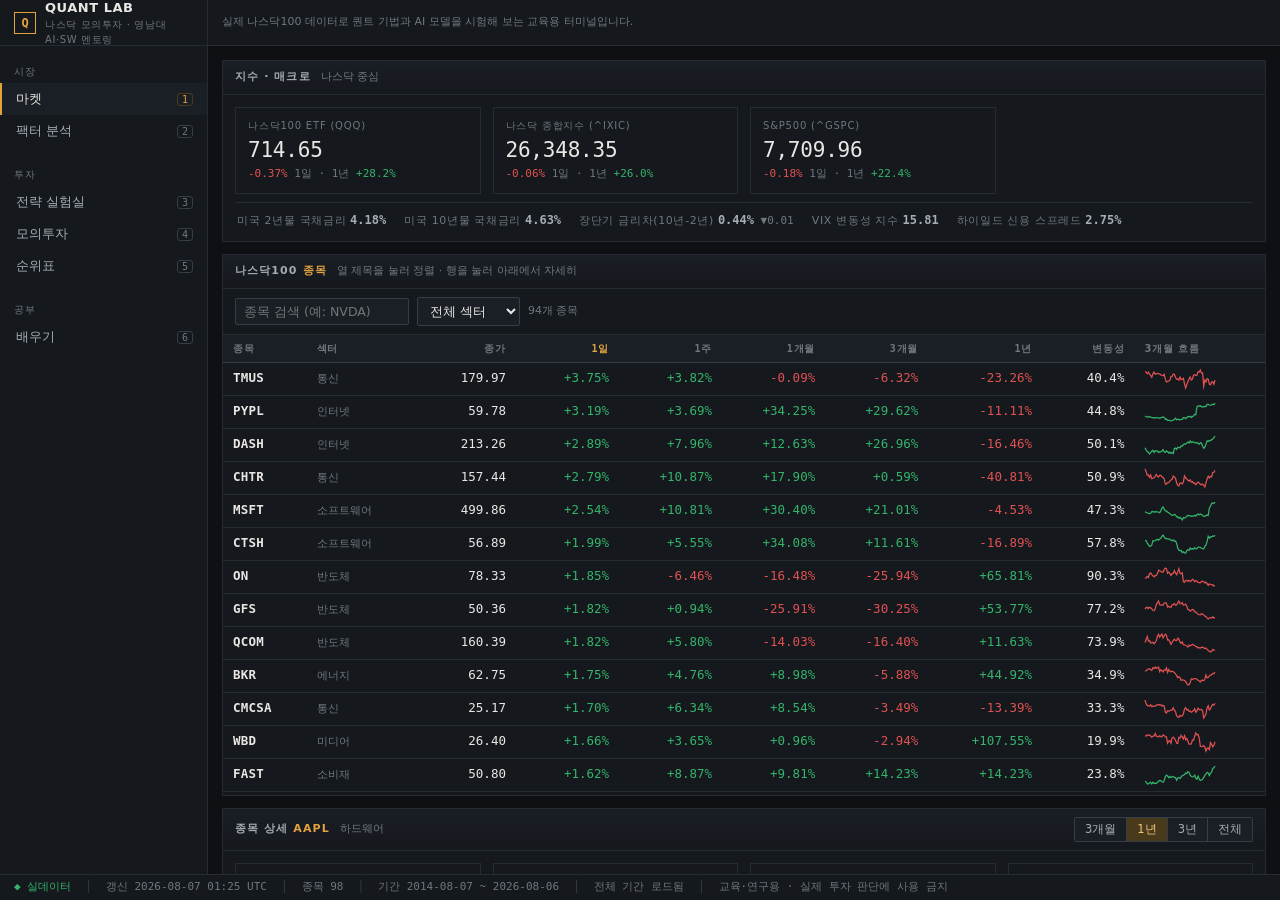
==== docs/index.html @ 2650a324 "팩터 분석실 · 배우기 화면 추가 팩터 분석실 (docs/js/screens/factor.js) 퀀트 리서처가 전략을 만들기 '전에' 하는 일을 그대로 옮겼습니다. - 팩터 9개의" ====
<!DOCTYPE html>
<html lang="ko">
<head>
<meta charset="utf-8">
<meta name="viewport" content="width=device-width, initial-scale=1">
<title>QUANT LAB — 나스닥 퀀트 모의투자</title>
<meta name="description" content="실제 나스닥100 데이터로 퀀트 기법과 AI 모델을 시험하고 모의투자를 해 보는 교육용 터미널. 영남대 SW중심대학사업단 AI·SW 러닝메이트.">
<link rel="icon" href="data:image/svg+xml,<svg xmlns='http://www.w3.org/2000/svg' viewBox='0 0 32 32'><rect width='32' height='32' fill='%230e1013'/><text x='16' y='23' font-size='18' font-family='monospace' fill='%23e0a33e' text-anchor='middle'>Q</text></svg>">
<link rel="stylesheet" href="css/terminal.css">
</head>
<body>

<div class="app">
  <div class="brand-cell">
    <div class="brand-mark">Q</div>
    <div class="brand-name">QUANT LAB
      <small>나스닥 모의투자 · 영남대 AI·SW 멘토링</small>
    </div>
  </div>

  <div class="topbar" id="topbar">
    <span class="tiny">실제 나스닥100 데이터로 퀀트 기법과 AI 모델을 시험해 보는 교육용 터미널입니다.</span>
  </div>

  <nav class="rail">
    <div class="nav-group">
      <div class="nav-label">시장</div>
      <button class="nav-item" data-screen="market">마켓<span class="key">1</span></button>
      <button class="nav-item" data-screen="factor">팩터 분석<span class="key">2</span></button>
    </div>
    <div class="nav-group">
      <div class="nav-label">투자</div>
      <button class="nav-item" data-screen="strategy">전략 실험실<span class="key">3</span></button>
      <button class="nav-item" data-screen="trade">모의투자<span class="key">4</span></button>
      <button class="nav-item" data-screen="rank">순위표<span class="key">5</span></button>
    </div>
    <div class="nav-group">
      <div class="nav-label">공부</div>
      <button class="nav-item" data-screen="learn">배우기<span class="key">6</span></button>
    </div>
  </nav>

  <main class="main" id="main">
    <div id="boot" style="padding:40px 4px">
      <span class="spinner"></span>
      <span class="small" style="margin-left:8px">시장 데이터를 불러오는 중…</span>
    </div>
  </main>

  <div class="statusbar" id="statusbar"></div>
</div>

<script src="js/core/util.js"></script>
<script src="js/core/metrics.js"></script>
<script src="js/core/charts.js"></script>
<script src="js/core/ml.js"></script>
<script src="js/config.js"></script>
<script src="js/data.js"></script>
<script src="js/strategies.js"></script>
<script src="js/ai_strategies.js"></script>
<script src="js/leaderboard.js"></script>
<script src="js/app.js"></script>
<script src="js/screens/market.js"></script>
<script src="js/screens/factor.js"></script>
<script src="js/screens/strategy.js"></script>
<script src="js/screens/trade.js"></script>
<script src="js/screens/rank.js"></script>
<script src="js/screens/learn.js"></script>
<script>QL.App.boot();</script>
</body>
</html>
---- docs/css/terminal.css ----
/* ============================================================================
 *  terminal.css — QUANT LAB 디자인 시스템
 *
 *  방향: 트레이딩 터미널.
 *  - 어두운 바탕에 정보를 촘촘히 놓습니다. 화면을 '읽는' 것이 아니라 '훑는' 도구입니다.
 *  - 액센트는 앰버(호박색)입니다. 초창기 금융 단말기가 앰버 인광 CRT를 쓴 데서 왔습니다.
 *    유행하는 형광 초록/보라 대신 이 계열을 쓴 이유이기도 합니다.
 *  - 숫자는 전부 고정폭(monospace)입니다. 자리수가 맞아야 표를 훑을 수 있습니다.
 *  - 상승/하락 색은 액센트와 분리된 '의미 색'입니다. 절대 다른 용도로 쓰지 않습니다.
 *
 *  이 화면은 어두운 테마 하나로 갑니다(의도된 선택). 밝은 테마는 두지 않습니다.
 * ==========================================================================*/

:root {
  color-scheme: dark;

  /* 바탕 */
  --bg:          #0e1013;
  --panel:       #15181d;
  --panel-2:     #1a1e25;
  --panel-3:     #20252d;
  --line:        #262b33;
  --line-strong: #363d47;

  /* 글자 */
  --ink:    #e9e7e4;
  --ink-2:  #a6acb5;
  --ink-3:  #71777f;

  /* 액센트(상호작용·선택 상태 전용) */
  --amber:      #e0a33e;
  --amber-soft: #f0c579;
  --amber-dim:  #4a3a1c;

  /* 의미 색 — 시장 관례. 다른 용도로 쓰지 않습니다. */
  --up:      #34b46b;
  --up-dim:  #12331f;
  --down:    #e05252;
  --down-dim:#3a1a1a;
  --flat:    #6f757e;
  --warn:    #d9a441;
  --info:    #4d9bd8;

  /* charts.js 가 읽는 이름들 (기존 차트 모듈을 그대로 쓰기 위한 연결) */
  --surface-1:      var(--panel);
  --gridline:       #21262e;
  --axisline:       #333942;
  --text-primary:   var(--ink);
  --text-secondary: var(--ink-2);
  --text-muted:     var(--ink-3);
  --series-1: #4d9bd8;
  --series-2: #e0a33e;
  --series-3: #34b46b;
  --series-4: #b98ee0;
  --series-5: #e0708a;
  --series-6: #56c8c0;
  --series-7: #8f9bb3;
  --series-8: #e05252;

  --mono: ui-monospace, "SF Mono", "JetBrains Mono", "Menlo", "Consolas", monospace;
  --sans: system-ui, -apple-system, "Segoe UI", "Apple SD Gothic Neo", "Noto Sans KR", sans-serif;

  --rail: 208px;
  --topbar: 46px;
  --statusbar: 26px;
}

* { box-sizing: border-box; }
html, body { margin: 0; padding: 0; height: 100%; }
body {
  background: var(--bg);
  color: var(--ink);
  font-family: var(--sans);
  font-size: 14px;
  line-height: 1.5;
  overflow: hidden;               /* 화면 전체가 하나의 앱처럼 */
  -webkit-font-smoothing: antialiased;
}

/* 숫자는 무조건 고정폭 + 자리수 정렬 */
.num, td.num, th.num, .mono {
  font-family: var(--mono);
  font-variant-numeric: tabular-nums;
  font-feature-settings: "tnum" 1;
}

::-webkit-scrollbar { width: 10px; height: 10px; }
::-webkit-scrollbar-track { background: var(--bg); }
::-webkit-scrollbar-thumb { background: var(--line-strong); border-radius: 5px; border: 2px solid var(--bg); }
::-webkit-scrollbar-thumb:hover { background: #47505c; }

/* ===========================================================================
 *  뼈대
 * =========================================================================*/
.app {
  display: grid;
  grid-template-columns: var(--rail) 1fr;
  grid-template-rows: var(--topbar) 1fr var(--statusbar);
  grid-template-areas: "brand top" "rail main" "status status";
  height: 100vh;
}

.brand-cell {
  grid-area: brand;
  border-right: 1px solid var(--line);
  border-bottom: 1px solid var(--line);
  display: flex; align-items: center; gap: 9px;
  padding: 0 14px;
  background: var(--panel);
}
.brand-mark {
  width: 22px; height: 22px; flex: 0 0 22px;
  border: 1px solid var(--amber);
  color: var(--amber);
  display: grid; place-items: center;
  font-family: var(--mono); font-size: 12px; font-weight: 700;
}
.brand-name { font-size: 13px; font-weight: 650; letter-spacing: .04em; }
.brand-name small { display: block; font-size: 10px; color: var(--ink-3); letter-spacing: .06em; font-weight: 400; }

.topbar {
  grid-area: top;
  border-bottom: 1px solid var(--line);
  background: var(--panel);
  display: flex; align-items: center; gap: 16px;
  padding: 0 14px;
  overflow-x: auto;
}
.rail {
  grid-area: rail;
  border-right: 1px solid var(--line);
  background: var(--panel);
  padding: 8px 0;
  overflow-y: auto;
}
.main {
  grid-area: main;
  overflow: auto;
  padding: 14px;
}
.statusbar {
  grid-area: status;
  border-top: 1px solid var(--line);
  background: var(--panel);
  display: flex; align-items: center; gap: 14px;
  padding: 0 14px;
  font-family: var(--mono);
  font-size: 11px;
  color: var(--ink-3);
  overflow-x: auto;
  white-space: nowrap;
}
.statusbar .sep { color: var(--line-strong); }

@media (max-width: 900px) {
  .app {
    grid-template-columns: 1fr;
    grid-template-rows: var(--topbar) auto 1fr var(--statusbar);
    grid-template-areas: "brand" "rail" "main" "status";
  }
  .brand-cell { border-right: 0; }
  .topbar { display: none; }
  .rail { display: flex; overflow-x: auto; padding: 0; border-right: 0; border-bottom: 1px solid var(--line); }
  body { overflow: auto; }
  .main { overflow: visible; }
}

/* ===========================================================================
 *  좌측 메뉴
 * =========================================================================*/
.nav-group { padding: 6px 0 10px; }
.nav-label {
  font-size: 10px; letter-spacing: .12em; text-transform: uppercase;
  color: var(--ink-3); padding: 4px 14px;
}
.nav-item {
  display: flex; align-items: center; gap: 10px;
  padding: 7px 14px;
  color: var(--ink-2);
  cursor: pointer;
  border-left: 2px solid transparent;
  font-size: 13px;
  white-space: nowrap;
  background: none; border-top: 0; border-right: 0; border-bottom: 0;
  width: 100%; text-align: left; font-family: inherit;
}
.nav-item:hover { background: var(--panel-2); color: var(--ink); }
.nav-item.on {
  background: var(--panel-2);
  color: var(--ink);
  border-left-color: var(--amber);
}
.nav-item .key {
  margin-left: auto;
  font-family: var(--mono); font-size: 10px; color: var(--ink-3);
  border: 1px solid var(--line-strong); border-radius: 3px; padding: 0 4px;
}
.nav-item.on .key { color: var(--amber); border-color: var(--amber-dim); }
@media (max-width: 900px) {
  .nav-group { display: flex; padding: 0; }
  .nav-label { display: none; }
  .nav-item { border-left: 0; border-bottom: 2px solid transparent; padding: 10px 14px; }
  .nav-item.on { border-left: 0; border-bottom-color: var(--amber); }
  .nav-item .key { display: none; }
}

/* ===========================================================================
 *  패널
 * =========================================================================*/
.panel {
  background: var(--panel);
  border: 1px solid var(--line);
  margin-bottom: 12px;
}
.panel-head {
  display: flex; align-items: center; gap: 10px;
  padding: 8px 12px;
  border-bottom: 1px solid var(--line);
  background: linear-gradient(var(--panel-2), var(--panel));
}
.panel-title {
  font-size: 11px; letter-spacing: .1em; text-transform: uppercase;
  color: var(--ink-2); font-weight: 600;
}
.panel-title .accent { color: var(--amber); }
.panel-sub { font-size: 11px; color: var(--ink-3); }
.panel-actions { margin-left: auto; display: flex; align-items: center; gap: 8px; }
.panel-body { padding: 12px; }
.panel-body.tight { padding: 0; }

.grid { display: grid; gap: 12px; }
.g2 { grid-template-columns: repeat(2, minmax(0, 1fr)); }
.g3 { grid-template-columns: repeat(3, minmax(0, 1fr)); }
.g4 { grid-template-columns: repeat(4, minmax(0, 1fr)); }
.g-2-1 { grid-template-columns: 2fr 1fr; }
.g-1-2 { grid-template-columns: 1fr 2fr; }
@media (max-width: 1100px) { .g4 { grid-template-columns: repeat(2, minmax(0, 1fr)); } .g-2-1, .g-1-2 { grid-template-columns: 1fr; } }
@media (max-width: 760px) { .g2, .g3, .g4 { grid-template-columns: 1fr; } }

/* ===========================================================================
 *  숫자 타일
 * =========================================================================*/
.stat { padding: 10px 12px; border: 1px solid var(--line); background: var(--panel); }
.stat .k { font-size: 10px; letter-spacing: .08em; text-transform: uppercase; color: var(--ink-3); }
.stat .v { font-family: var(--mono); font-size: 21px; font-variant-numeric: tabular-nums; margin-top: 2px; letter-spacing: -.01em; }
.stat .d { font-size: 11px; color: var(--ink-3); font-family: var(--mono); }
.up { color: var(--up); }
.down { color: var(--down); }
.flat { color: var(--flat); }
.amber { color: var(--amber); }

/* ===========================================================================
 *  표
 * =========================================================================*/
table.t { width: 100%; border-collapse: collapse; font-size: 12.5px; }
table.t th {
  text-align: left; padding: 6px 10px;
  font-size: 10px; letter-spacing: .08em; text-transform: uppercase;
  color: var(--ink-3); font-weight: 600;
  border-bottom: 1px solid var(--line-strong);
  position: sticky; top: 0; background: var(--panel-2); z-index: 1;
  white-space: nowrap;
}
table.t th.num, table.t td.num { text-align: right; font-family: var(--mono); font-variant-numeric: tabular-nums; }
table.t th.sortable { cursor: pointer; user-select: none; }
table.t th.sortable:hover { color: var(--ink); }
table.t th.sorted { color: var(--amber); }
table.t td { padding: 5px 10px; border-bottom: 1px solid var(--line); white-space: nowrap; }
table.t tbody tr:hover { background: var(--panel-2); }
table.t tbody tr.sel { background: var(--amber-dim); }
table.t tbody tr.sel td { color: var(--ink); }
.tbl-scroll { max-height: 460px; overflow: auto; }

.tick { font-family: var(--mono); font-weight: 600; letter-spacing: .02em; }
.sector { font-size: 11px; color: var(--ink-3); }

/* 미니 막대(비중·점수 시각화) */
.bar { height: 4px; background: var(--panel-3); position: relative; min-width: 40px; }
.bar > i { position: absolute; left: 0; top: 0; bottom: 0; background: var(--amber); }
.bar.pos > i { background: var(--up); }
.bar.neg > i { background: var(--down); }

/* ===========================================================================
 *  입력
 * =========================================================================*/
.field { display: flex; flex-direction: column; gap: 3px; }
.field label { font-size: 10px; letter-spacing: .08em; text-transform: uppercase; color: var(--ink-3); }
select, input[type="text"], input[type="number"], input[type="search"] {
  background: var(--panel-2); color: var(--ink);
  border: 1px solid var(--line-strong);
  padding: 5px 8px; font-size: 12.5px; font-family: var(--sans);
  border-radius: 2px; min-width: 90px;
}
input[type="number"], input.mono { font-family: var(--mono); }
select:focus, input:focus { outline: none; border-color: var(--amber); }
input[type="range"] { accent-color: var(--amber); }

.btn {
  background: var(--panel-2); color: var(--ink);
  border: 1px solid var(--line-strong);
  padding: 6px 12px; font-size: 12.5px; font-family: var(--sans);
  cursor: pointer; border-radius: 2px; white-space: nowrap;
}
.btn:hover { border-color: var(--ink-3); background: var(--panel-3); }
.btn:focus-visible { outline: 2px solid var(--amber); outline-offset: 1px; }
.btn.primary { background: var(--amber); color: #16120a; border-color: var(--amber); font-weight: 650; }
.btn.primary:hover { background: var(--amber-soft); }
.btn.buy { border-color: #2c6f47; color: var(--up); }
.btn.buy:hover { background: var(--up-dim); }
.btn.sell { border-color: #7a3535; color: var(--down); }
.btn.sell:hover { background: var(--down-dim); }
.btn:disabled { opacity: .4; cursor: not-allowed; }
.btn.sm { padding: 3px 8px; font-size: 11.5px; }
.row { display: flex; flex-wrap: wrap; gap: 8px; align-items: flex-end; }
.row.center { align-items: center; }

.seg { display: inline-flex; border: 1px solid var(--line-strong); border-radius: 2px; overflow: hidden; }
.seg button {
  background: var(--panel-2); color: var(--ink-2); border: 0; border-right: 1px solid var(--line-strong);
  padding: 4px 10px; font-size: 11.5px; cursor: pointer; font-family: var(--sans);
}
.seg button:last-child { border-right: 0; }
.seg button:hover { color: var(--ink); }
.seg button.on { background: var(--amber-dim); color: var(--amber-soft); }

.chip {
  display: inline-flex; align-items: center; gap: 5px;
  border: 1px solid var(--line-strong); padding: 2px 8px; border-radius: 2px;
  font-size: 11px; color: var(--ink-2); cursor: pointer;
}
.chip.on { border-color: var(--amber); color: var(--amber-soft); background: var(--amber-dim); }

/* ===========================================================================
 *  차트
 * =========================================================================*/
canvas.chart { width: 100%; display: block; height: 240px; }
canvas.chart.sm { height: 150px; }
canvas.chart.lg { height: 340px; }
canvas.spark { width: 72px; height: 22px; display: block; }
.legend { display: flex; flex-wrap: wrap; gap: 12px; font-size: 11px; color: var(--ink-2); padding: 0 0 6px; }
.legend-item { display: inline-flex; align-items: center; gap: 5px; }
.legend-dot { width: 10px; height: 2px; display: inline-block; }
.chart-tip {
  position: fixed; z-index: 100; pointer-events: none;
  background: var(--panel-3); border: 1px solid var(--line-strong);
  padding: 6px 9px; font-size: 11px; font-family: var(--mono); min-width: 130px;
  box-shadow: 0 6px 18px rgba(0,0,0,.5);
}
.chart-tip .tip-h { color: var(--ink-3); margin-bottom: 3px; }
.chart-tip .tip-r { display: flex; align-items: center; gap: 6px; }
.chart-tip .dot { width: 7px; height: 7px; }
.chart-tip .tip-n { color: var(--ink-2); }
.chart-tip .tip-v { margin-left: auto; font-weight: 600; }

/* ===========================================================================
 *  알림
 * =========================================================================*/
.note {
  border-left: 2px solid var(--info); background: var(--panel-2);
  padding: 8px 11px; font-size: 12px; color: var(--ink-2); margin: 8px 0;
}
.note.warn { border-left-color: var(--warn); }
.note.bad { border-left-color: var(--down); }
.note.ok { border-left-color: var(--up); }
.note b, .note strong { color: var(--ink); }

.tag {
  display: inline-block; font-size: 10px; letter-spacing: .06em; text-transform: uppercase;
  padding: 1px 6px; border: 1px solid var(--line-strong); color: var(--ink-3);
}
.tag.live { border-color: #2c6f47; color: var(--up); }
.tag.demo { border-color: var(--amber-dim); color: var(--amber); }

.spinner {
  width: 12px; height: 12px; border: 2px solid var(--line-strong);
  border-top-color: var(--amber); border-radius: 50%;
  display: inline-block; animation: spin .7s linear infinite;
}
@keyframes spin { to { transform: rotate(360deg); } }
@media (prefers-reduced-motion: reduce) { .spinner { animation: none; } }

.empty { padding: 28px 12px; text-align: center; color: var(--ink-3); font-size: 12.5px; }
.hidden { display: none !important; }
.small { font-size: 12px; color: var(--ink-2); }
.tiny { font-size: 11px; color: var(--ink-3); }
.mt { margin-top: 10px; }
.mb0 { margin-bottom: 0; }
a { color: var(--info); }
h2, h3 { margin: 0 0 8px; font-size: 14px; font-weight: 650; }
p { margin: 0 0 8px; }
code { font-family: var(--mono); font-size: 11.5px; background: var(--panel-3); padding: 1px 4px; }
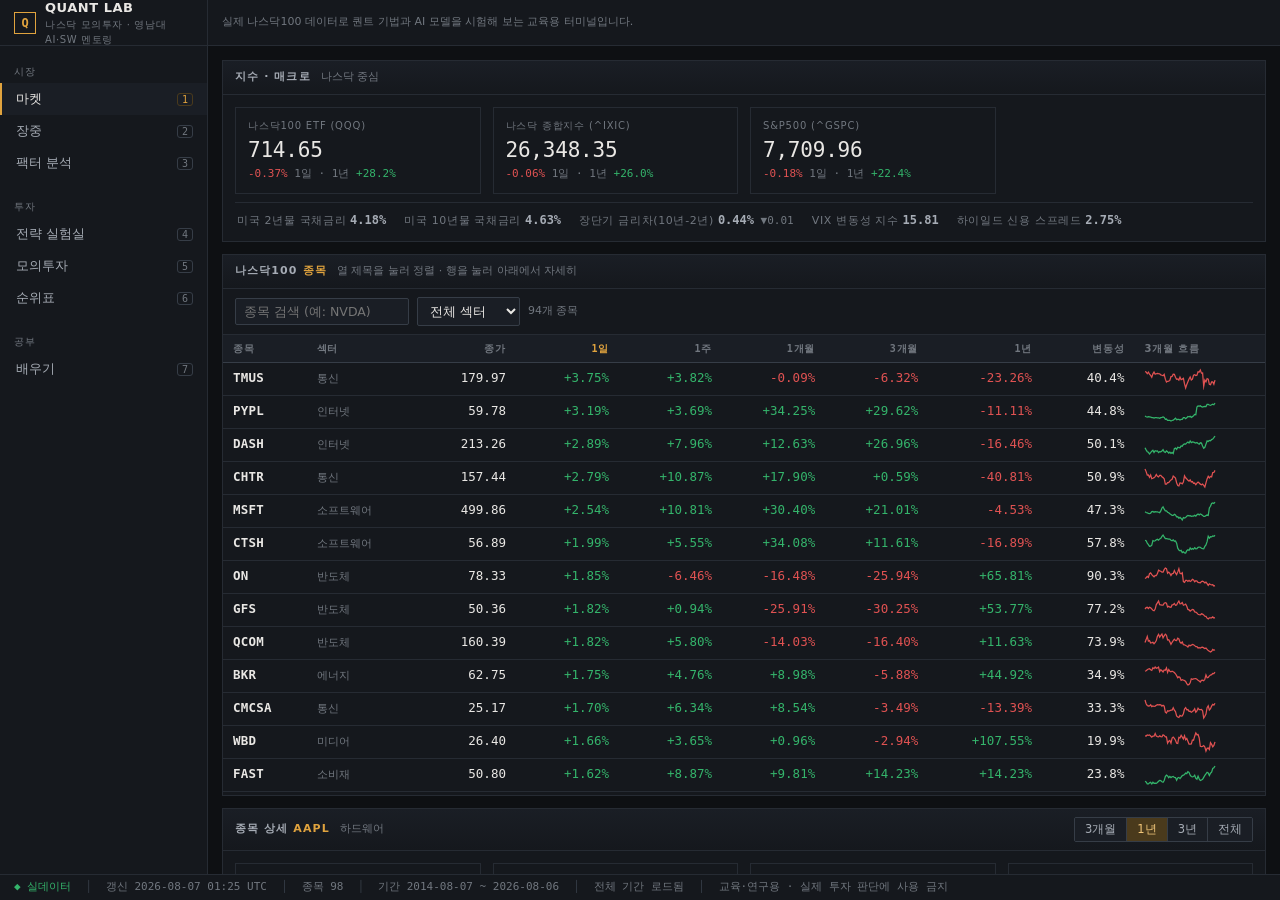
==== commit 34917219: "장중 화면 추가 · 모바일 가로 넘침 수정 · 문서 정리 장중 화면 (docs/js/screens/intraday.js) 받아만 두고 쓰지 않던 30분봉 데이터를 활용합니다. "백" ====
--- a/docs/index.html
+++ b/docs/index.html
@@ -26,17 +26,18 @@
     <div class="nav-group">
       <div class="nav-label">시장</div>
       <button class="nav-item" data-screen="market">마켓<span class="key">1</span></button>
-      <button class="nav-item" data-screen="factor">팩터 분석<span class="key">2</span></button>
+      <button class="nav-item" data-screen="intraday">장중<span class="key">2</span></button>
+      <button class="nav-item" data-screen="factor">팩터 분석<span class="key">3</span></button>
     </div>
     <div class="nav-group">
       <div class="nav-label">투자</div>
-      <button class="nav-item" data-screen="strategy">전략 실험실<span class="key">3</span></button>
-      <button class="nav-item" data-screen="trade">모의투자<span class="key">4</span></button>
-      <button class="nav-item" data-screen="rank">순위표<span class="key">5</span></button>
+      <button class="nav-item" data-screen="strategy">전략 실험실<span class="key">4</span></button>
+      <button class="nav-item" data-screen="trade">모의투자<span class="key">5</span></button>
+      <button class="nav-item" data-screen="rank">순위표<span class="key">6</span></button>
     </div>
     <div class="nav-group">
       <div class="nav-label">공부</div>
-      <button class="nav-item" data-screen="learn">배우기<span class="key">6</span></button>
+      <button class="nav-item" data-screen="learn">배우기<span class="key">7</span></button>
     </div>
   </nav>
 
@@ -61,6 +62,7 @@
 <script src="js/leaderboard.js"></script>
 <script src="js/app.js"></script>
 <script src="js/screens/market.js"></script>
+<script src="js/screens/intraday.js"></script>
 <script src="js/screens/factor.js"></script>
 <script src="js/screens/strategy.js"></script>
 <script src="js/screens/trade.js"></script>
--- a/docs/css/terminal.css
+++ b/docs/css/terminal.css
@@ -99,6 +99,10 @@
   grid-template-areas: "brand top" "rail main" "status status";
   height: 100vh;
 }
+/* 그리드 자식은 기본값이 min-width:auto 라서 내용보다 좁아지지 못합니다.
+   그대로 두면 긴 표·긴 숫자가 화면 밖으로 화면 전체를 밀어냅니다(모바일 가로 스크롤).
+   min-width:0 을 주면 자식이 줄어들고, 넘치는 내용은 각자의 스크롤 영역 안에서 처리됩니다. */
+.app > *, .grid > *, .panel, .panel-body, .main > * { min-width: 0; }
 
 .brand-cell {
   grid-area: brand;
@@ -242,7 +246,8 @@
  * =========================================================================*/
 .stat { padding: 10px 12px; border: 1px solid var(--line); background: var(--panel); }
 .stat .k { font-size: 10px; letter-spacing: .08em; text-transform: uppercase; color: var(--ink-3); }
-.stat .v { font-family: var(--mono); font-size: 21px; font-variant-numeric: tabular-nums; margin-top: 2px; letter-spacing: -.01em; }
+.stat .v { font-family: var(--mono); font-size: 21px; font-variant-numeric: tabular-nums; margin-top: 2px; letter-spacing: -.01em; overflow-wrap: anywhere; }
+.stat .k, .stat .d { overflow-wrap: anywhere; }
 .stat .d { font-size: 11px; color: var(--ink-3); font-family: var(--mono); }
 .up { color: var(--up); }
 .down { color: var(--down); }
@@ -270,6 +275,9 @@
 table.t tbody tr.sel { background: var(--amber-dim); }
 table.t tbody tr.sel td { color: var(--ink); }
 .tbl-scroll { max-height: 460px; overflow: auto; }
+/* 표는 좁은 화면에서 자기 영역 안에서만 가로로 스크롤합니다(페이지 전체가 밀리지 않게). */
+table.t { display: block; overflow-x: auto; }
+@media (min-width: 761px) { table.t { display: table; } }
 
 .tick { font-family: var(--mono); font-weight: 600; letter-spacing: .02em; }
 .sector { font-size: 11px; color: var(--ink-3); }
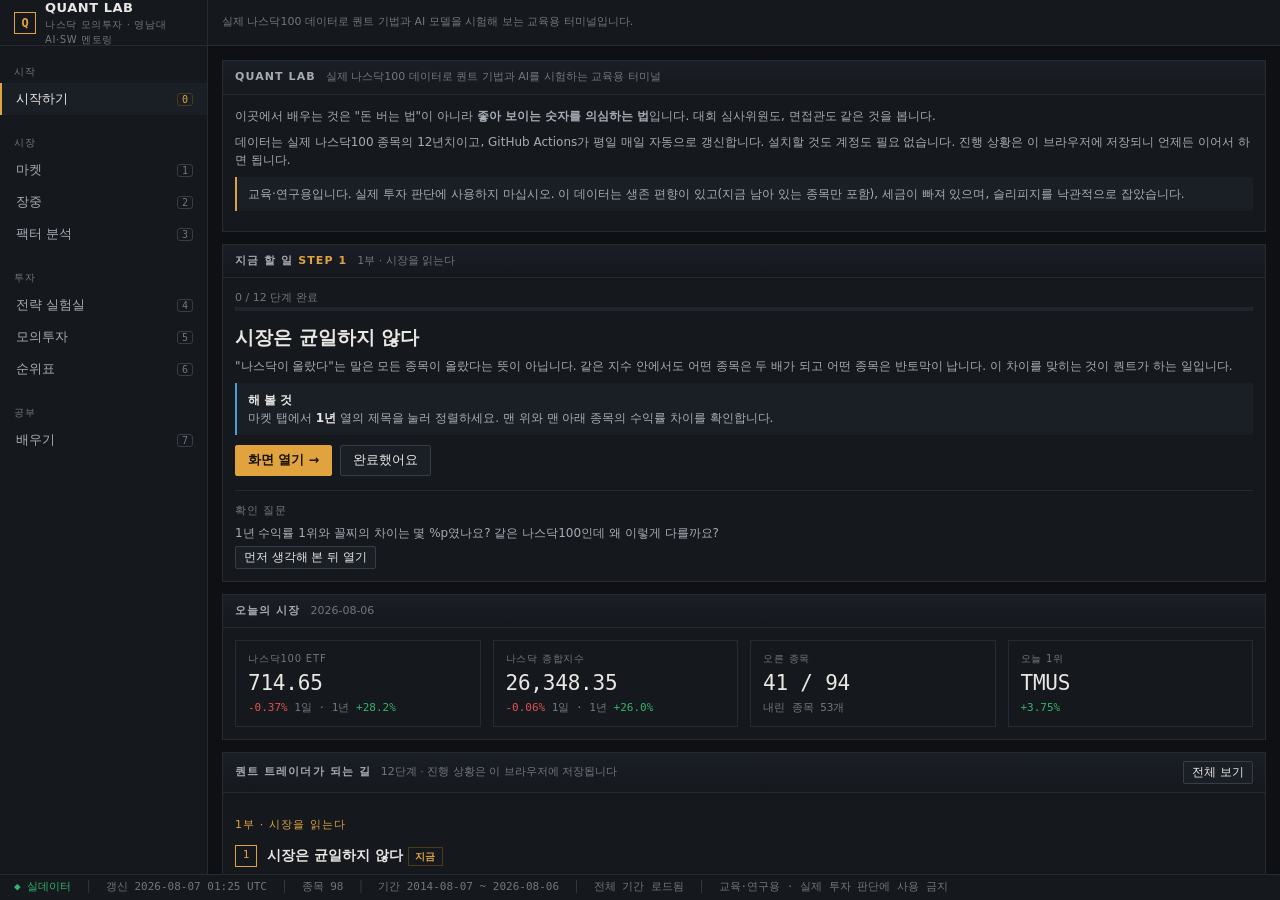
==== commit 6cdc17ac: "시작 화면과 12단계 커리큘럼 추가 처음 온 학생이 화면 일곱 개 앞에서 어디부터 눌러야 할지 모르는 문제를 해결합니다. 이제 첫 화면은 "지금 할 일" 한 가지만 크게 보여 줍니" ====
--- a/docs/index.html
+++ b/docs/index.html
@@ -23,6 +23,10 @@
   </div>
 
   <nav class="rail">
+    <div class="nav-group">
+      <div class="nav-label">시작</div>
+      <button class="nav-item on" data-screen="home">시작하기<span class="key">0</span></button>
+    </div>
     <div class="nav-group">
       <div class="nav-label">시장</div>
       <button class="nav-item" data-screen="market">마켓<span class="key">1</span></button>
@@ -57,10 +61,12 @@
 <script src="js/core/ml.js"></script>
 <script src="js/config.js"></script>
 <script src="js/data.js"></script>
+<script src="js/curriculum.js"></script>
 <script src="js/strategies.js"></script>
 <script src="js/ai_strategies.js"></script>
 <script src="js/leaderboard.js"></script>
 <script src="js/app.js"></script>
+<script src="js/screens/home.js"></script>
 <script src="js/screens/market.js"></script>
 <script src="js/screens/intraday.js"></script>
 <script src="js/screens/factor.js"></script>
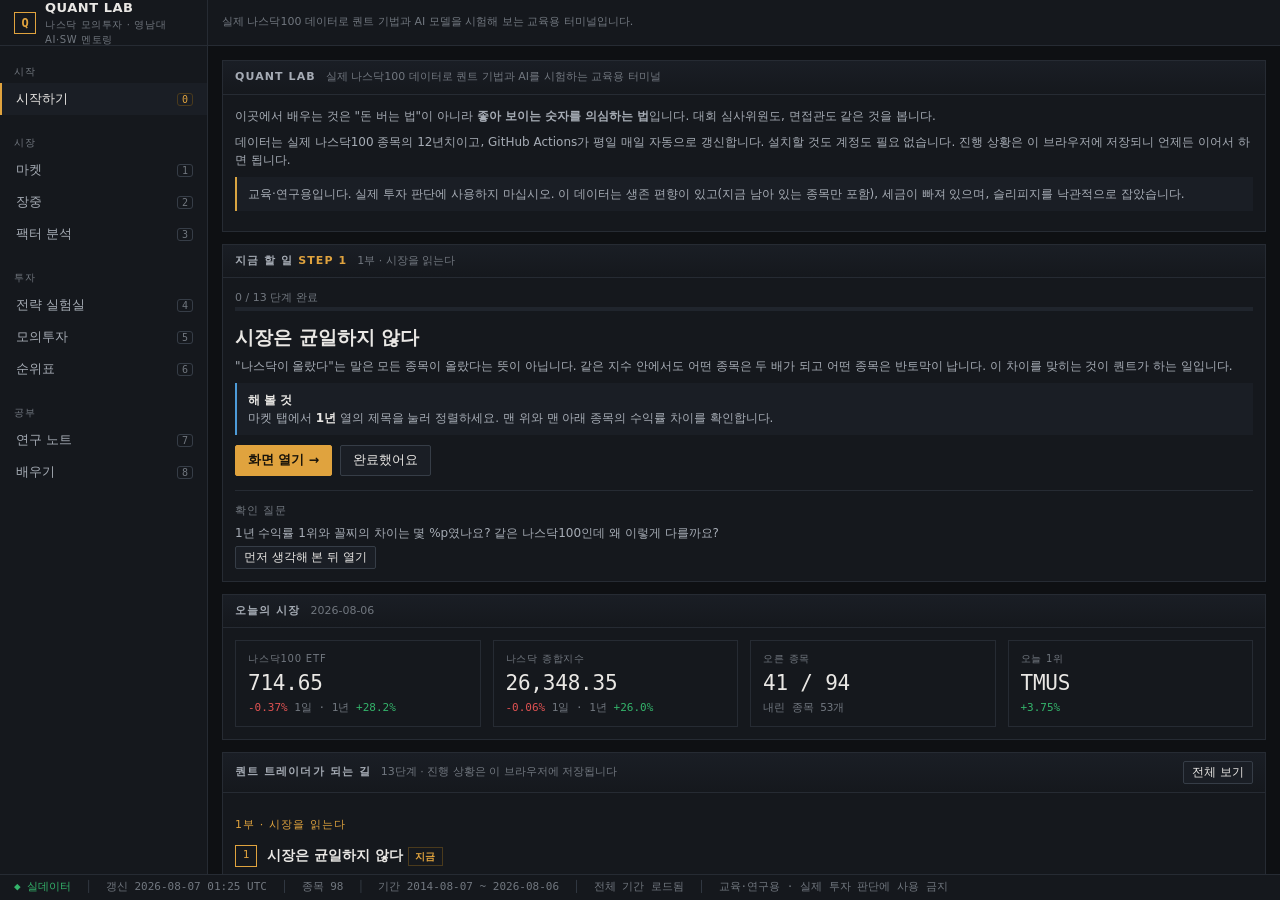
==== commit b2604324: "연구 노트 추가 — 시도 횟수를 자동으로 기록하게 수업에서 가장 안 지켜지는 규칙이 "시도 횟수를 밝힌다"였습니다. 학생이 따로 적어야 하기 때문입니다. 이제 백테스트·제출·팩터 " ====
--- a/docs/index.html
+++ b/docs/index.html
@@ -41,7 +41,8 @@
     </div>
     <div class="nav-group">
       <div class="nav-label">공부</div>
-      <button class="nav-item" data-screen="learn">배우기<span class="key">7</span></button>
+      <button class="nav-item" data-screen="journal">연구 노트<span class="key">7</span></button>
+      <button class="nav-item" data-screen="learn">배우기<span class="key">8</span></button>
     </div>
   </nav>
 
@@ -62,6 +63,7 @@
 <script src="js/config.js"></script>
 <script src="js/data.js"></script>
 <script src="js/curriculum.js"></script>
+<script src="js/journal.js"></script>
 <script src="js/strategies.js"></script>
 <script src="js/ai_strategies.js"></script>
 <script src="js/leaderboard.js"></script>
@@ -73,6 +75,7 @@
 <script src="js/screens/strategy.js"></script>
 <script src="js/screens/trade.js"></script>
 <script src="js/screens/rank.js"></script>
+<script src="js/screens/journal.js"></script>
 <script src="js/screens/learn.js"></script>
 <script>QL.App.boot();</script>
 </body>
--- a/docs/css/terminal.css
+++ b/docs/css/terminal.css
@@ -293,12 +293,14 @@
  * =========================================================================*/
 .field { display: flex; flex-direction: column; gap: 3px; }
 .field label { font-size: 10px; letter-spacing: .08em; text-transform: uppercase; color: var(--ink-3); }
-select, input[type="text"], input[type="number"], input[type="search"] {
+select, input[type="text"], input[type="number"], input[type="search"], textarea {
   background: var(--panel-2); color: var(--ink);
   border: 1px solid var(--line-strong);
   padding: 5px 8px; font-size: 12.5px; font-family: var(--sans);
   border-radius: 2px; min-width: 90px;
 }
+textarea { line-height: 1.5; }
+textarea:focus { outline: none; border-color: var(--amber); }
 input[type="number"], input.mono { font-family: var(--mono); }
 select:focus, input:focus { outline: none; border-color: var(--amber); }
 input[type="range"] { accent-color: var(--amber); }
@@ -317,6 +319,7 @@
 .btn.buy:hover { background: var(--up-dim); }
 .btn.sell { border-color: #7a3535; color: var(--down); }
 .btn.sell:hover { background: var(--down-dim); }
+.btn.danger { border-color: #7a3535; color: var(--down); background: var(--down-dim); }
 .btn:disabled { opacity: .4; cursor: not-allowed; }
 .btn.sm { padding: 3px 8px; font-size: 11.5px; }
 .row { display: flex; flex-wrap: wrap; gap: 8px; align-items: flex-end; }
@@ -376,7 +379,7 @@
   display: inline-block; font-size: 10px; letter-spacing: .06em; text-transform: uppercase;
   padding: 1px 6px; border: 1px solid var(--line-strong); color: var(--ink-3);
 }
-.tag.live { border-color: #2c6f47; color: var(--up); }
+.tag.live, .tag.ok { border-color: #2c6f47; color: var(--up); }
 .tag.demo { border-color: var(--amber-dim); color: var(--amber); }
 
 .spinner {
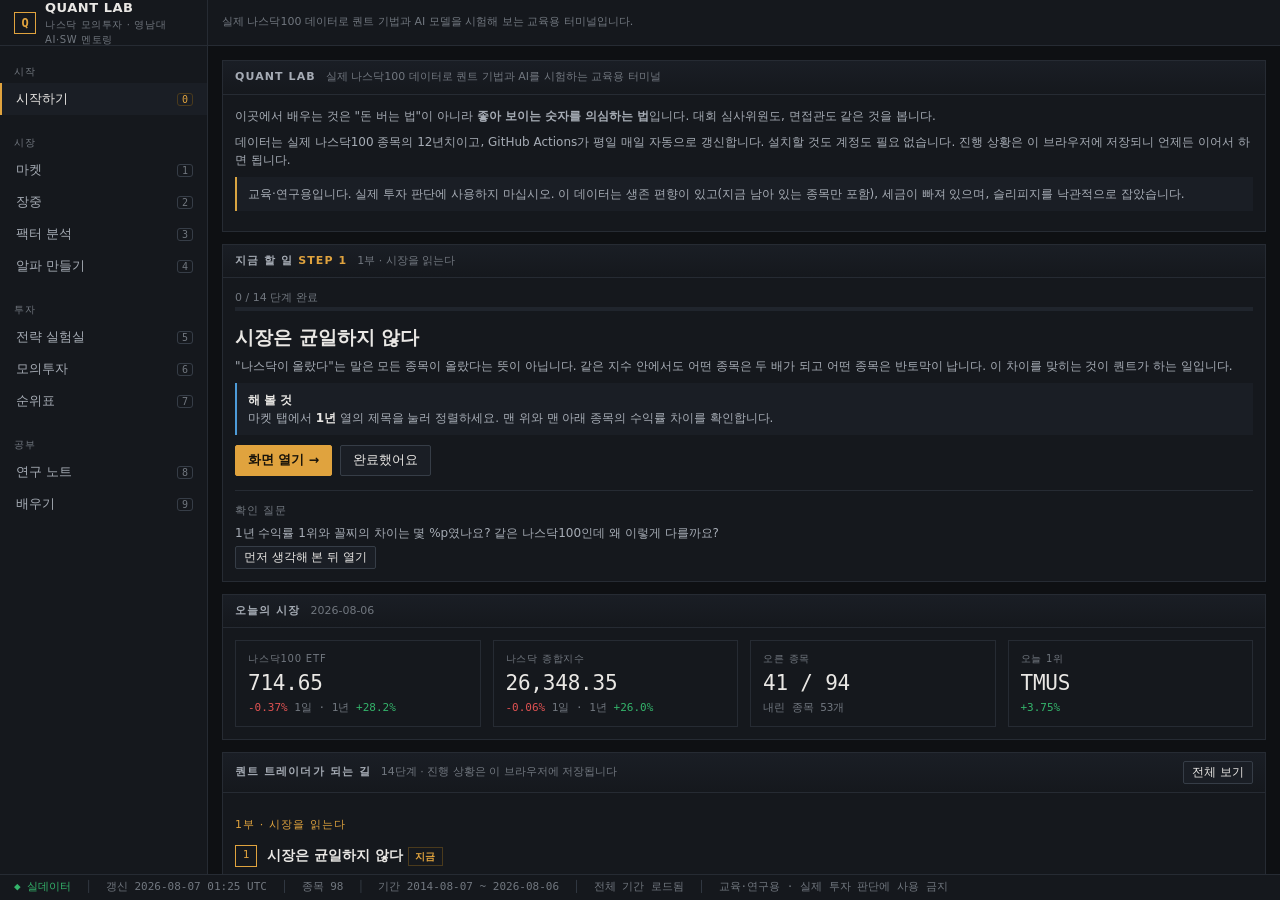
==== commit 1fc4619b: "알파 만들기 추가 — 학생이 직접 식을 쓰게 지금까지는 남이 만든 전략 15종을 고르기만 했습니다. 그런데 실제 대회에서 제출하는 것은 "내가 쓴 식 한 줄"입니다. 이 격차를 메" ====
--- a/docs/index.html
+++ b/docs/index.html
@@ -32,17 +32,18 @@
       <button class="nav-item" data-screen="market">마켓<span class="key">1</span></button>
       <button class="nav-item" data-screen="intraday">장중<span class="key">2</span></button>
       <button class="nav-item" data-screen="factor">팩터 분석<span class="key">3</span></button>
+      <button class="nav-item" data-screen="alpha">알파 만들기<span class="key">4</span></button>
     </div>
     <div class="nav-group">
       <div class="nav-label">투자</div>
-      <button class="nav-item" data-screen="strategy">전략 실험실<span class="key">4</span></button>
-      <button class="nav-item" data-screen="trade">모의투자<span class="key">5</span></button>
-      <button class="nav-item" data-screen="rank">순위표<span class="key">6</span></button>
+      <button class="nav-item" data-screen="strategy">전략 실험실<span class="key">5</span></button>
+      <button class="nav-item" data-screen="trade">모의투자<span class="key">6</span></button>
+      <button class="nav-item" data-screen="rank">순위표<span class="key">7</span></button>
     </div>
     <div class="nav-group">
       <div class="nav-label">공부</div>
-      <button class="nav-item" data-screen="journal">연구 노트<span class="key">7</span></button>
-      <button class="nav-item" data-screen="learn">배우기<span class="key">8</span></button>
+      <button class="nav-item" data-screen="journal">연구 노트<span class="key">8</span></button>
+      <button class="nav-item" data-screen="learn">배우기<span class="key">9</span></button>
     </div>
   </nav>
 
@@ -66,12 +67,14 @@
 <script src="js/journal.js"></script>
 <script src="js/strategies.js"></script>
 <script src="js/ai_strategies.js"></script>
+<script src="js/alpha.js"></script>
 <script src="js/leaderboard.js"></script>
 <script src="js/app.js"></script>
 <script src="js/screens/home.js"></script>
 <script src="js/screens/market.js"></script>
 <script src="js/screens/intraday.js"></script>
 <script src="js/screens/factor.js"></script>
+<script src="js/screens/alpha.js"></script>
 <script src="js/screens/strategy.js"></script>
 <script src="js/screens/trade.js"></script>
 <script src="js/screens/rank.js"></script>
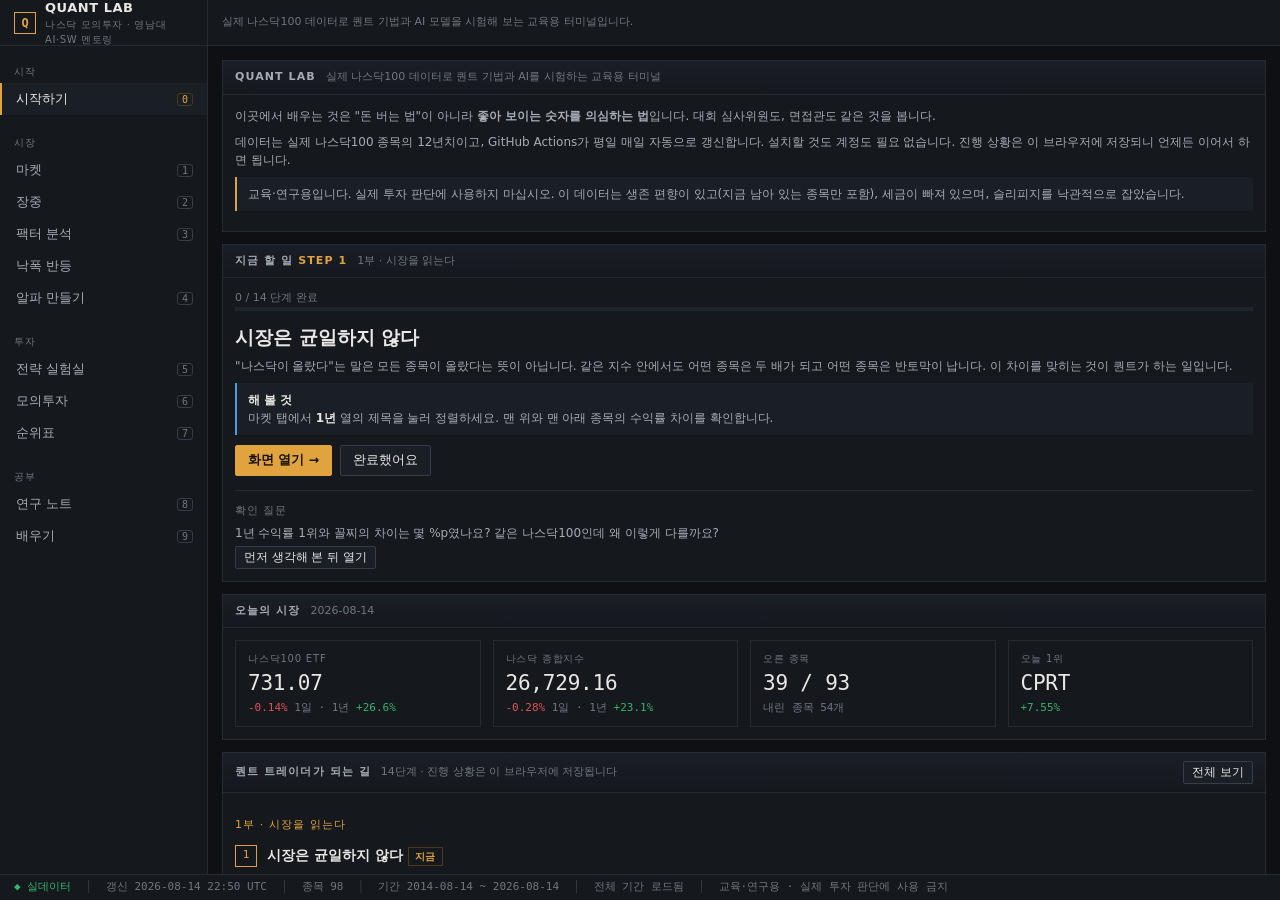
==== commit fe741752: "낙폭 반등 연구실 추가 — 이벤트 스터디를 기준선과 함께 "많이 떨어진 종목은 반등하는가, 반등한다면 며칠 뒤에 파는 것이 좋은가"를 실제 데이터로 검증하는 화면입니다. 알파/롱숏" ====
--- a/docs/index.html
+++ b/docs/index.html
@@ -32,6 +32,7 @@
       <button class="nav-item" data-screen="market">마켓<span class="key">1</span></button>
       <button class="nav-item" data-screen="intraday">장중<span class="key">2</span></button>
       <button class="nav-item" data-screen="factor">팩터 분석<span class="key">3</span></button>
+      <button class="nav-item" data-screen="bounce">낙폭 반등</button>
       <button class="nav-item" data-screen="alpha">알파 만들기<span class="key">4</span></button>
     </div>
     <div class="nav-group">
@@ -52,6 +53,8 @@
       <span class="spinner"></span>
       <span class="small" style="margin-left:8px">시장 데이터를 불러오는 중…</span>
     </div>
+    <div id="stephint"></div>
+    <div id="screen"></div>
   </main>
 
   <div class="statusbar" id="statusbar"></div>
@@ -67,6 +70,8 @@
 <script src="js/journal.js"></script>
 <script src="js/strategies.js"></script>
 <script src="js/ai_strategies.js"></script>
+<script src="js/expr.js"></script>
+<script src="js/sim.js"></script>
 <script src="js/alpha.js"></script>
 <script src="js/leaderboard.js"></script>
 <script src="js/app.js"></script>
@@ -74,6 +79,7 @@
 <script src="js/screens/market.js"></script>
 <script src="js/screens/intraday.js"></script>
 <script src="js/screens/factor.js"></script>
+  <script src="js/screens/bounce.js"></script>
 <script src="js/screens/alpha.js"></script>
 <script src="js/screens/strategy.js"></script>
 <script src="js/screens/trade.js"></script>
--- a/docs/css/terminal.css
+++ b/docs/css/terminal.css
@@ -102,7 +102,7 @@
 /* 그리드 자식은 기본값이 min-width:auto 라서 내용보다 좁아지지 못합니다.
    그대로 두면 긴 표·긴 숫자가 화면 밖으로 화면 전체를 밀어냅니다(모바일 가로 스크롤).
    min-width:0 을 주면 자식이 줄어들고, 넘치는 내용은 각자의 스크롤 영역 안에서 처리됩니다. */
-.app > *, .grid > *, .panel, .panel-body, .main > * { min-width: 0; }
+.app > *, .grid > *, .panel, .panel-body, .main > *, #screen > * { min-width: 0; }
 
 .brand-cell {
   grid-area: brand;
@@ -228,7 +228,16 @@
 }
 .panel-title .accent { color: var(--amber); }
 .panel-sub { font-size: 11px; color: var(--ink-3); }
-.panel-actions { margin-left: auto; display: flex; align-items: center; gap: 8px; }
+.panel-actions { margin-left: auto; display: flex; align-items: center; gap: 8px; flex-wrap: wrap; }
+/* 좁은 화면에서는 제목과 버튼이 서로를 밀어 글자가 세로로 쪼개집니다.
+   줄을 나눠 제목은 제목대로, 버튼은 아래 한 줄로 놓습니다. */
+@media (max-width: 620px) {
+  .panel-head { flex-wrap: wrap; }
+  .panel-title, .panel-sub { flex: 1 1 100%; }
+  .panel-actions { margin-left: 0; flex: 1 1 100%; }
+  .panel-actions .seg { flex: 1; }
+  .panel-actions .seg button { flex: 1; padding: 5px 6px; font-size: 11.5px; }
+}
 .panel-body { padding: 12px; }
 .panel-body.tight { padding: 0; }
 
@@ -249,6 +258,9 @@
 .stat .v { font-family: var(--mono); font-size: 21px; font-variant-numeric: tabular-nums; margin-top: 2px; letter-spacing: -.01em; overflow-wrap: anywhere; }
 .stat .k, .stat .d { overflow-wrap: anywhere; }
 .stat .d { font-size: 11px; color: var(--ink-3); font-family: var(--mono); }
+.muted { color: var(--ink-3); }
+table.t tbody tr.hl { background: var(--panel-2); }
+table.t tbody tr.hl td { border-bottom-color: var(--line-strong); }
 .up { color: var(--up); }
 .down { color: var(--down); }
 .flat { color: var(--flat); }
@@ -285,6 +297,115 @@
 /* 미니 막대(비중·점수 시각화) */
 .bar { height: 4px; background: var(--panel-3); position: relative; min-width: 40px; }
 .bar > i { position: absolute; left: 0; top: 0; bottom: 0; background: var(--amber); }
+
+/* ===========================================================================
+ *  IQC 점수판
+ *
+ *  숫자만 늘어놓으면 학생은 "그래서 통과인가?"를 알 수 없습니다.
+ *  합격선을 눈금으로 그어 두고, 넘었는지 못 넘었는지를 색과 위치로 보여 줍니다.
+ * =========================================================================*/
+.score { display: grid; gap: 10px; grid-template-columns: repeat(auto-fit, minmax(210px, 1fr)); }
+.gauge {
+  border: 1px solid var(--line); background: var(--panel-2);
+  padding: 10px 12px; position: relative; overflow: hidden;
+}
+.gauge.pass { border-color: #2c6f47; }
+.gauge.fail { border-color: #7a3535; }
+.gauge .g-top { display: flex; align-items: baseline; gap: 8px; }
+.gauge .g-name { font-size: 10px; letter-spacing: .1em; text-transform: uppercase; color: var(--ink-3); }
+.gauge .g-need { margin-left: auto; font-size: 10px; font-family: var(--mono); color: var(--ink-3); }
+.gauge .g-val { font-family: var(--mono); font-size: 24px; font-variant-numeric: tabular-nums; margin: 2px 0 6px; }
+.gauge.pass .g-val { color: var(--up); }
+.gauge.fail .g-val { color: var(--down); }
+.gauge .g-track { height: 5px; background: var(--panel-3); position: relative; }
+.gauge .g-fill { position: absolute; left: 0; top: 0; bottom: 0; background: var(--flat); }
+.gauge.pass .g-fill { background: var(--up); }
+.gauge.fail .g-fill { background: var(--down); }
+.gauge .g-mark { position: absolute; top: -3px; bottom: -3px; width: 2px; background: var(--amber); }
+.gauge .g-why { font-size: 10.5px; color: var(--ink-3); margin-top: 7px; line-height: 1.45; }
+.verdict {
+  display: flex; align-items: center; gap: 12px;
+  padding: 12px 14px; border: 1px solid var(--line-strong); background: var(--panel-2);
+  margin-bottom: 12px;
+}
+.verdict .v-badge {
+  font-family: var(--mono); font-size: 11px; letter-spacing: .12em;
+  padding: 5px 10px; border: 1px solid currentColor; white-space: nowrap;
+}
+.verdict.pass { border-left: 3px solid var(--up); }
+.verdict.pass .v-badge { color: var(--up); }
+.verdict.fail { border-left: 3px solid var(--down); }
+.verdict.fail .v-badge { color: var(--down); }
+.verdict .v-text { font-size: 12.5px; color: var(--ink-2); line-height: 1.55; }
+.verdict .v-text b { color: var(--ink); }
+
+/* 식 편집기 */
+.code {
+  width: 100%; min-height: 88px; resize: vertical;
+  font-family: var(--mono); font-size: 13.5px; line-height: 1.6;
+  background: #0b0d10; color: var(--ink);
+  border: 1px solid var(--line-strong); border-radius: 2px;
+  padding: 10px 12px; tab-size: 2;
+}
+.code:focus { outline: none; border-color: var(--amber); }
+.code.bad { border-color: var(--down); }
+.expr-out {
+  font-family: var(--mono); font-size: 11.5px; padding: 6px 10px;
+  border-left: 2px solid var(--line-strong); color: var(--ink-3); margin-top: 6px;
+}
+.expr-out.bad { border-left-color: var(--down); color: var(--down); }
+.expr-out.ok { border-left-color: var(--up); color: var(--ink-2); }
+
+/* 연산자 사전 */
+.ops { display: grid; gap: 0; }
+.ops .op-row {
+  display: grid; grid-template-columns: 220px 1fr; gap: 12px;
+  padding: 6px 0; border-bottom: 1px solid var(--line); align-items: baseline;
+}
+.ops .op-sig { font-family: var(--mono); font-size: 12px; color: var(--amber); cursor: pointer; }
+.ops .op-sig:hover { text-decoration: underline; }
+.ops .op-desc { font-size: 11.5px; color: var(--ink-2); }
+@media (max-width: 620px) {
+  .ops .op-row { grid-template-columns: 1fr; gap: 2px; }
+}
+
+/* 예제 카드 */
+.recipe {
+  border: 1px solid var(--line); padding: 10px 12px; cursor: pointer;
+  transition: border-color .12s;
+}
+.recipe:hover { border-color: var(--amber); }
+.recipe .r-name { font-weight: 650; font-size: 13px; }
+.recipe .r-code {
+  font-family: var(--mono); font-size: 11.5px; color: var(--amber);
+  margin: 5px 0; overflow-x: auto; white-space: nowrap;
+}
+.recipe .r-why { font-size: 11px; color: var(--ink-3); line-height: 1.5; }
+
+/* 알파 아이디어 사전 카드 */
+.idea {
+  border: 1px solid var(--line); border-left: 2px solid var(--amber-dim);
+  padding: 11px 13px; margin-bottom: 9px;
+}
+.idea:hover { border-left-color: var(--amber); }
+.idea .i-name { font-weight: 650; font-size: 13px; }
+.idea .i-code {
+  font-size: 11.5px; color: var(--amber); background: var(--panel-2);
+  padding: 6px 8px; margin: 6px 0 7px; overflow-x: auto; white-space: nowrap;
+}
+.idea .i-why,
+.idea .i-watch { font-size: 11px; line-height: 1.6; }
+.idea .i-why { color: var(--ink-2); }
+.idea .i-watch { color: var(--ink-3); margin-top: 4px; }
+
+/* 단계 표시(파이프라인) */
+.pipe { display: flex; flex-wrap: wrap; align-items: center; gap: 6px; font-size: 11px; color: var(--ink-3); }
+.pipe .p-step {
+  font-family: var(--mono); padding: 3px 8px;
+  border: 1px solid var(--line-strong); background: var(--panel-2); color: var(--ink-2);
+}
+.pipe .p-step.on { border-color: var(--amber); color: var(--amber); }
+.pipe .p-arrow { color: var(--line-strong); }
 .bar.pos > i { background: var(--up); }
 .bar.neg > i { background: var(--down); }
 
@@ -334,6 +455,14 @@
 .seg button:hover { color: var(--ink); }
 .seg button.on { background: var(--amber-dim); color: var(--amber-soft); }
 
+/* 좁은 화면에서는 탭이 잘려 나가 누를 수 없게 됩니다(overflow:hidden).
+   붙어 있는 모양을 버리고 줄바꿈되는 칩 모양으로 바꿉니다. */
+@media (max-width: 620px) {
+  .seg { flex-wrap: wrap; gap: 4px; border: 0; overflow: visible; max-width: 100%; }
+  .seg button { border: 1px solid var(--line-strong); border-radius: 2px; }
+  .seg button:last-child { border-right: 1px solid var(--line-strong); }
+}
+
 .chip {
   display: inline-flex; align-items: center; gap: 5px;
   border: 1px solid var(--line-strong); padding: 2px 8px; border-radius: 2px;
